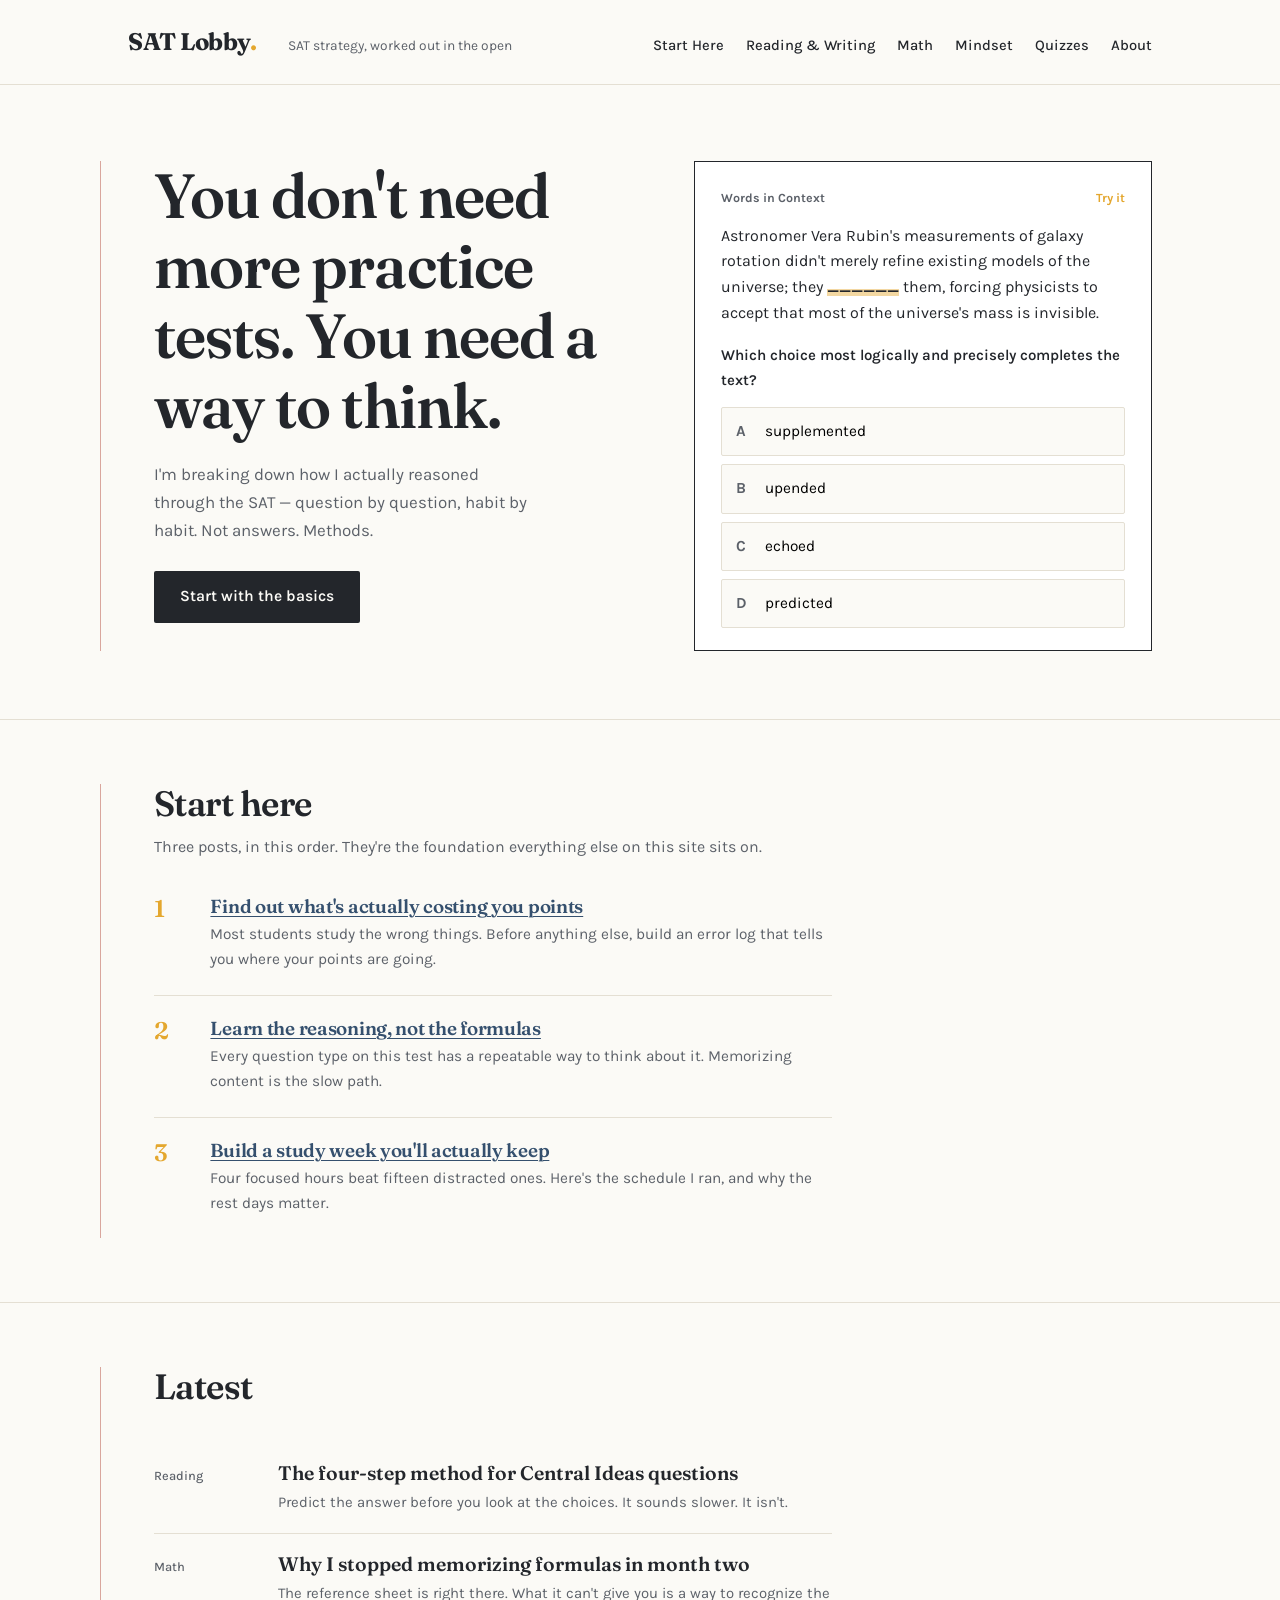
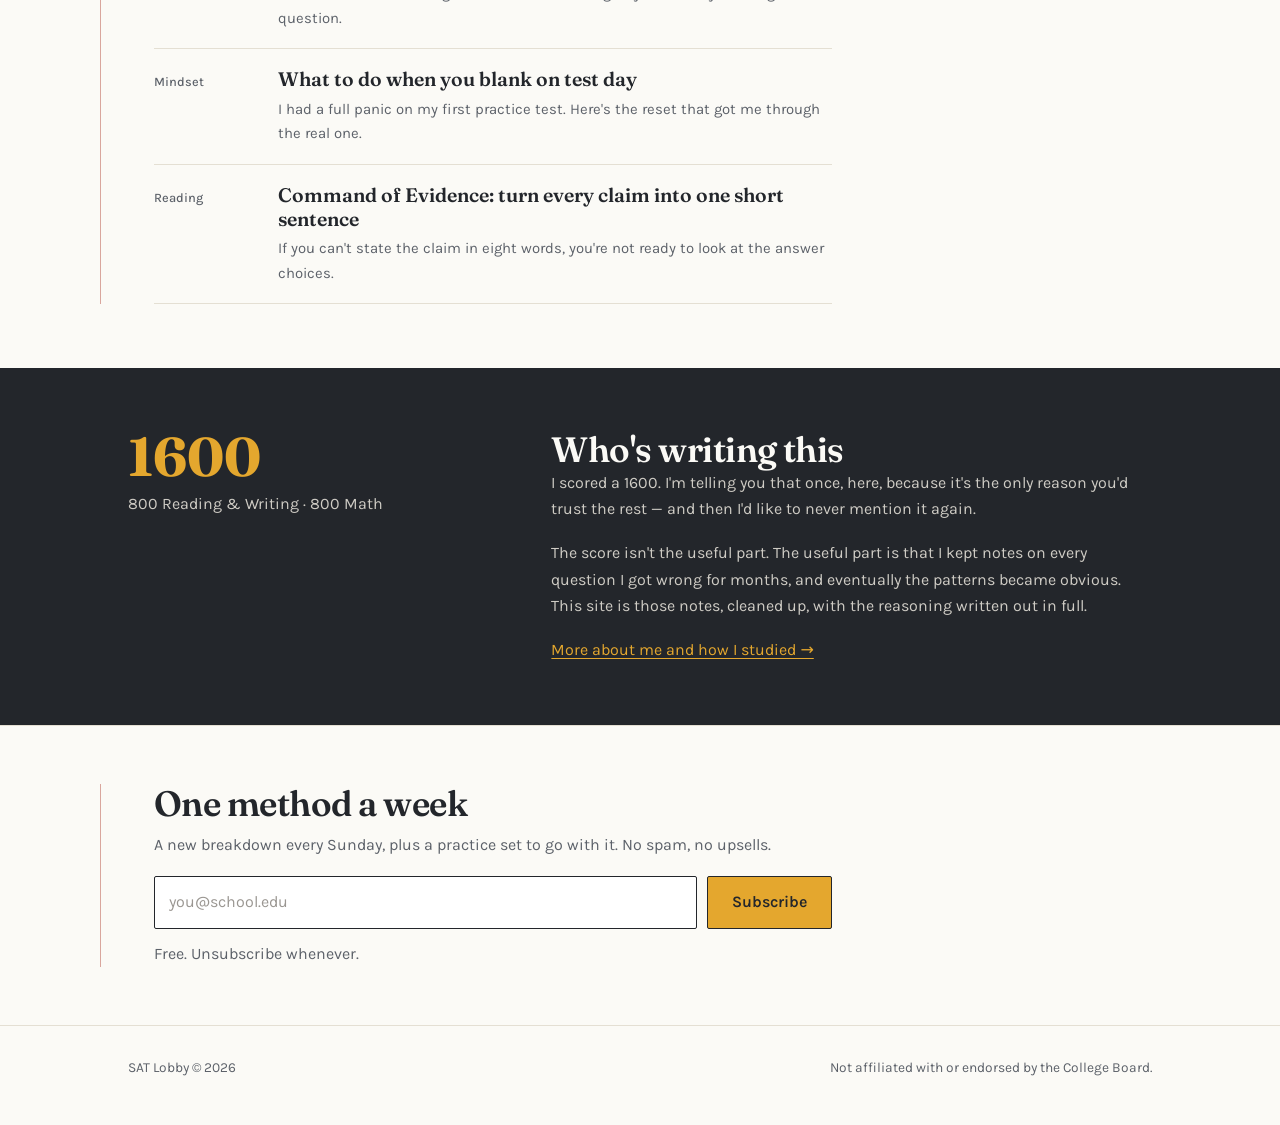
==== index.html @ fdd1cc62 "Add files via upload" ====
<!DOCTYPE html>
<html lang="en">
<head>
<meta charset="utf-8">
<meta name="viewport" content="width=device-width, initial-scale=1">
<title>SAT Lobby — SAT strategy, worked out in the open</title>
<meta name="description" content="How I actually reasoned through the SAT, question by question. Methods, study habits, and mindset — with interactive practice.">
<link rel="preconnect" href="https://fonts.googleapis.com">
<link rel="preconnect" href="https://fonts.gstatic.com" crossorigin>
<link href="https://fonts.googleapis.com/css2?family=Fraunces:opsz,wght@9..144,400;9..144,600;9..144,700&family=Karla:wght@400;500;600;700&display=swap" rel="stylesheet">
<style>
:root{
  --paper:#FBFAF6;
  --graphite:#23262B;
  --graphite-soft:#5C6169;
  --pencil:#E4A72E;
  --ink:#35506E;
  --rule:#E4DFD3;
  --margin-line:#D9A69D;
  --correct:#2E7350;
  --wrong:#B0432A;

  --display:"Fraunces",Georgia,serif;
  --body:"Karla",system-ui,-apple-system,sans-serif;

  --col:1080px;
  --read:64ch;
}

*{box-sizing:border-box}
html{-webkit-text-size-adjust:100%}
body{
  margin:0;
  background:var(--paper);
  color:var(--graphite);
  font-family:var(--body);
  font-size:18px;
  line-height:1.65;
  -webkit-font-smoothing:antialiased;
}
a{color:var(--ink);text-decoration-thickness:1px;text-underline-offset:3px}
a:hover{color:var(--graphite)}
:focus-visible{outline:2px solid var(--ink);outline-offset:3px;border-radius:2px}

.wrap{max-width:var(--col);margin:0 auto;padding:0 28px}

/* the notebook margin rule the site is named after */
.ruled{position:relative}
.ruled::before{
  content:"";
  position:absolute;
  top:0;bottom:0;left:0;
  width:1px;
  background:var(--margin-line);
}
@media (max-width:860px){ .ruled::before{display:none} }

h1,h2,h3{font-family:var(--display);font-weight:600;line-height:1.12;margin:0;letter-spacing:-0.015em}
h1{font-size:clamp(2.3rem,5.4vw,3.9rem)}
h2{font-size:clamp(1.6rem,3vw,2.2rem)}
h3{font-size:1.18rem;font-weight:600}
p{margin:0 0 1.1em}

/* ---------- header ---------- */
.masthead{border-bottom:1px solid var(--rule);background:var(--paper)}
.masthead-inner{display:flex;align-items:baseline;gap:32px;padding:22px 28px;max-width:var(--col);margin:0 auto;flex-wrap:wrap}
.wordmark{font-family:var(--display);font-size:1.5rem;font-weight:700;letter-spacing:-0.02em;text-decoration:none;color:var(--graphite);white-space:nowrap}
.wordmark span{color:var(--pencil)}
.tagline{font-size:.86rem;color:var(--graphite-soft);margin-right:auto}
.nav{display:flex;gap:22px;flex-wrap:wrap}
.nav a{font-size:.92rem;font-weight:500;color:var(--graphite);text-decoration:none;padding-bottom:2px;border-bottom:2px solid transparent}
.nav a:hover{border-bottom-color:var(--pencil)}
@media (max-width:700px){
  .tagline{width:100%;margin:0 0 4px}
  .nav{gap:16px}
}

/* ---------- hero ---------- */
.hero{padding:76px 0 68px}
.hero-grid{display:grid;grid-template-columns:1.05fr .95fr;gap:60px;align-items:start}
.hero-copy{max-width:none;padding-left:26px}
.hero-copy p{color:var(--graphite-soft);max-width:38ch;font-size:1.06rem}
.hero h1{margin-bottom:20px}
.hero-cta{display:inline-block;margin-top:8px;background:var(--graphite);color:var(--paper);font-weight:600;font-size:.98rem;padding:13px 26px;border-radius:2px;text-decoration:none}
.hero-cta:hover{background:var(--ink);color:var(--paper)}
@media (max-width:860px){
  .hero{padding:48px 0 44px}
  .hero-grid{grid-template-columns:1fr;gap:38px}
  .hero-copy{padding-left:0}
}

/* ---------- live question widget ---------- */
.q{border:1px solid var(--graphite);background:#fff;padding:26px 26px 22px}
.q-kicker{font-size:.78rem;font-weight:700;color:var(--graphite-soft);margin-bottom:14px;display:flex;justify-content:space-between;gap:12px}
.q-kicker em{font-style:normal;color:var(--pencil)}
.q-text{font-size:1rem;line-height:1.6;margin-bottom:18px}
.q-text b{font-weight:700;background:linear-gradient(transparent 62%,rgba(228,167,46,.45) 62%)}
.q-ask{font-size:.94rem;font-weight:600;margin-bottom:14px}
.q-opts{list-style:none;margin:0;padding:0;display:grid;gap:8px}
.q-opt{
  width:100%;text-align:left;font:inherit;font-size:.96rem;
  background:var(--paper);border:1px solid var(--rule);
  padding:11px 14px;cursor:pointer;display:flex;gap:12px;align-items:baseline;
  border-radius:2px;
}
.q-opt:hover:not(:disabled){border-color:var(--graphite)}
.q-opt:disabled{cursor:default}
.q-letter{font-weight:700;color:var(--graphite-soft);min-width:1.1em}
.q-opt.is-correct{border-color:var(--correct);background:rgba(46,115,80,.09)}
.q-opt.is-correct .q-letter{color:var(--correct)}
.q-opt.is-wrong{border-color:var(--wrong);background:rgba(176,67,42,.08)}
.q-opt.is-wrong .q-letter{color:var(--wrong)}

.q-reveal{
  margin-top:18px;padding-top:18px;border-top:1px dashed var(--rule);
  display:none;
}
.q-reveal.open{display:block;animation:unfold .32s ease-out}
@keyframes unfold{from{opacity:0;transform:translateY(-6px)}to{opacity:1;transform:none}}
.q-verdict{font-family:var(--display);font-size:1.1rem;font-weight:600;margin-bottom:8px}
.q-reveal p{font-size:.94rem;color:var(--graphite-soft);margin-bottom:.8em}
.q-reveal p:last-child{margin-bottom:0}
.q-reveal strong{color:var(--graphite)}
@media (prefers-reduced-motion:reduce){
  .q-reveal.open{animation:none}
  *{transition:none!important}
}

/* ---------- sections ---------- */
.band{border-top:1px solid var(--rule);padding:64px 0}
.band-head{padding-left:26px;margin-bottom:36px;max-width:var(--read)}
.band-head h2{margin-bottom:10px}
.band-head p{color:var(--graphite-soft);font-size:1rem;margin:0}
@media (max-width:860px){ .band-head{padding-left:0} .band{padding:46px 0} }

/* start here: a genuine sequence, so it's numbered */
.path{list-style:none;margin:0;padding:0 0 0 26px;max-width:var(--read)}
.path li{display:grid;grid-template-columns:2.4rem 1fr;gap:18px;padding:22px 0;border-top:1px solid var(--rule)}
.path li:first-child{border-top:none;padding-top:0}
.path-num{font-family:var(--display);font-size:1.5rem;font-weight:600;color:var(--pencil);line-height:1.1}
.path h3{margin-bottom:5px}
.path p{font-size:.96rem;color:var(--graphite-soft);margin:0}
@media (max-width:860px){ .path{padding-left:0} }

/* posts */
.posts{list-style:none;margin:0;padding:0 0 0 26px;max-width:var(--read)}
.posts li{padding:18px 0;border-bottom:1px solid var(--rule);display:grid;grid-template-columns:6.5rem 1fr;gap:20px;align-items:baseline}
.post-meta{font-size:.8rem;color:var(--graphite-soft);font-weight:500}
.post-title{font-family:var(--display);font-size:1.22rem;font-weight:600;text-decoration:none;color:var(--graphite);display:block;line-height:1.25}
.post-title:hover{color:var(--ink)}
.post-dek{font-size:.93rem;color:var(--graphite-soft);margin:5px 0 0}
@media (max-width:640px){
  .posts{padding-left:0}
  .posts li{grid-template-columns:1fr;gap:6px}
}

/* about */
.about{background:var(--graphite);color:var(--paper);padding:62px 0}
.about .wrap{display:grid;grid-template-columns:1fr 1.6fr;gap:48px;align-items:start}
.about h2{color:var(--paper)}
.about p{color:#CFCCC5;font-size:1rem}
.about p:last-child{margin-bottom:0}
.about a{color:var(--pencil)}
.score{font-family:var(--display);font-size:3.4rem;font-weight:700;line-height:1;color:var(--pencil)}
.score-note{font-size:.85rem;color:#A9A69F;margin-top:6px}
@media (max-width:860px){ .about .wrap{grid-template-columns:1fr;gap:24px} }

/* signup */
.signup{padding:58px 0;border-top:1px solid var(--rule)}
.signup-inner{padding-left:26px;max-width:var(--read)}
.signup h2{margin-bottom:8px}
.signup p{color:var(--graphite-soft);font-size:1rem}
.form{display:flex;gap:10px;flex-wrap:wrap;margin-top:18px}
.form input{
  flex:1 1 240px;font:inherit;font-size:1rem;padding:12px 14px;
  border:1px solid var(--graphite);background:#fff;color:var(--graphite);border-radius:2px;
}
.form input::placeholder{color:#9A9691}
.form button{
  font:inherit;font-weight:600;font-size:1rem;padding:12px 24px;cursor:pointer;
  background:var(--pencil);color:var(--graphite);border:1px solid var(--graphite);border-radius:2px;
}
.form button:hover{background:var(--graphite);color:var(--paper)}
.form-note{font-size:.84rem;color:var(--graphite-soft);margin:12px 0 0}
@media (max-width:860px){ .signup-inner{padding-left:0} }

/* footer */
footer{border-top:1px solid var(--rule);padding:30px 0 46px;font-size:.86rem;color:var(--graphite-soft)}
footer .wrap{display:flex;justify-content:space-between;gap:20px;flex-wrap:wrap}
footer a{color:var(--graphite-soft)}
</style>
</head>
<body>

<header class="masthead">
  <div class="masthead-inner">
    <a class="wordmark" href="/">SAT Lobby<span>.</span></a>
    <span class="tagline">SAT strategy, worked out in the open</span>
    <nav class="nav" aria-label="Main">
      <a href="/start">Start Here</a>
      <a href="/reading-writing">Reading &amp; Writing</a>
      <a href="/math">Math</a>
      <a href="/mindset">Mindset</a>
      <a href="/quizzes">Quizzes</a>
      <a href="/about">About</a>
    </nav>
  </div>
</header>

<main>

  <section class="hero">
    <div class="wrap ruled">
      <div class="hero-grid">
        <div class="hero-copy">
          <h1>You don't need more practice tests. You need a way to think.</h1>
          <p>I'm breaking down how I actually reasoned through the SAT — question by question, habit by habit. Not answers. Methods.</p>
          <a class="hero-cta" href="/start">Start with the basics</a>
        </div>

        <!-- live question -->
        <div class="q" id="hero-question">
          <div class="q-kicker">
            <span>Words in Context</span>
            <em>Try it</em>
          </div>
          <p class="q-text">Astronomer Vera Rubin's measurements of galaxy rotation didn't merely refine existing models of the universe; they <b>______</b> them, forcing physicists to accept that most of the universe's mass is invisible.</p>
          <p class="q-ask">Which choice most logically and precisely completes the text?</p>
          <ul class="q-opts" id="q-opts">
            <li><button class="q-opt" data-key="A"><span class="q-letter">A</span><span>supplemented</span></button></li>
            <li><button class="q-opt" data-key="B"><span class="q-letter">B</span><span>upended</span></button></li>
            <li><button class="q-opt" data-key="C"><span class="q-letter">C</span><span>echoed</span></button></li>
            <li><button class="q-opt" data-key="D"><span class="q-letter">D</span><span>predicted</span></button></li>
          </ul>
          <div class="q-reveal" id="q-reveal" role="status">
            <p class="q-verdict" id="q-verdict"></p>
            <p>The sentence sets up an escalation: <strong>not merely refine … but ______</strong>. So the blank has to be something bigger than refining.</p>
            <p>Then the second half restates it for you — physicists were <strong>forced to accept</strong> something entirely new. That's the context clue. <em>Upended</em> is the only choice stronger than "refine." <em>Supplemented</em> and <em>echoed</em> are weaker, and <em>predicted</em> changes the meaning altogether.</p>
            <p><a href="/reading-writing/words-in-context">Read the full method →</a></p>
          </div>
        </div>
      </div>
    </div>
  </section>

  <section class="band">
    <div class="wrap ruled">
      <div class="band-head">
        <h2>Start here</h2>
        <p>Three posts, in this order. They're the foundation everything else on this site sits on.</p>
      </div>
      <ol class="path">
        <li>
          <span class="path-num">1</span>
          <div>
            <h3><a href="/start/diagnose">Find out what's actually costing you points</a></h3>
            <p>Most students study the wrong things. Before anything else, build an error log that tells you where your points are going.</p>
          </div>
        </li>
        <li>
          <span class="path-num">2</span>
          <div>
            <h3><a href="/start/method">Learn the reasoning, not the formulas</a></h3>
            <p>Every question type on this test has a repeatable way to think about it. Memorizing content is the slow path.</p>
          </div>
        </li>
        <li>
          <span class="path-num">3</span>
          <div>
            <h3><a href="/start/schedule">Build a study week you'll actually keep</a></h3>
            <p>Four focused hours beat fifteen distracted ones. Here's the schedule I ran, and why the rest days matter.</p>
          </div>
        </li>
      </ol>
    </div>
  </section>

  <section class="band">
    <div class="wrap ruled">
      <div class="band-head">
        <h2>Latest</h2>
      </div>
      <ul class="posts">
        <li>
          <span class="post-meta">Reading</span>
          <div>
            <a class="post-title" href="#">The four-step method for Central Ideas questions</a>
            <p class="post-dek">Predict the answer before you look at the choices. It sounds slower. It isn't.</p>
          </div>
        </li>
        <li>
          <span class="post-meta">Math</span>
          <div>
            <a class="post-title" href="#">Why I stopped memorizing formulas in month two</a>
            <p class="post-dek">The reference sheet is right there. What it can't give you is a way to recognize the question.</p>
          </div>
        </li>
        <li>
          <span class="post-meta">Mindset</span>
          <div>
            <a class="post-title" href="#">What to do when you blank on test day</a>
            <p class="post-dek">I had a full panic on my first practice test. Here's the reset that got me through the real one.</p>
          </div>
        </li>
        <li>
          <span class="post-meta">Reading</span>
          <div>
            <a class="post-title" href="#">Command of Evidence: turn every claim into one short sentence</a>
            <p class="post-dek">If you can't state the claim in eight words, you're not ready to look at the answer choices.</p>
          </div>
        </li>
      </ul>
    </div>
  </section>

  <section class="about">
    <div class="wrap">
      <div>
        <div class="score">1600</div>
        <p class="score-note">800 Reading &amp; Writing · 800 Math</p>
      </div>
      <div>
        <h2>Who's writing this</h2>
        <p>I scored a 1600. I'm telling you that once, here, because it's the only reason you'd trust the rest — and then I'd like to never mention it again.</p>
        <p>The score isn't the useful part. The useful part is that I kept notes on every question I got wrong for months, and eventually the patterns became obvious. This site is those notes, cleaned up, with the reasoning written out in full.</p>
        <p><a href="/about">More about me and how I studied →</a></p>
      </div>
    </div>
  </section>

  <section class="signup">
    <div class="wrap ruled">
      <div class="signup-inner">
        <h2>One method a week</h2>
        <p>A new breakdown every Sunday, plus a practice set to go with it. No spam, no upsells.</p>
        <form class="form" id="signup-form">
          <label for="email" class="visually-hidden" style="position:absolute;width:1px;height:1px;overflow:hidden;clip:rect(0 0 0 0)">Email address</label>
          <input id="email" type="email" placeholder="you@school.edu" required>
          <button type="submit">Subscribe</button>
        </form>
        <p class="form-note" id="form-note">Free. Unsubscribe whenever.</p>
      </div>
    </div>
  </section>

</main>

<footer>
  <div class="wrap">
    <span>SAT Lobby © 2026</span>
    <span>Not affiliated with or endorsed by the College Board.</span>
  </div>
</footer>

<script>
(function(){
  var CORRECT = "B";
  var opts = document.querySelectorAll("#q-opts .q-opt");
  var reveal = document.getElementById("q-reveal");
  var verdict = document.getElementById("q-verdict");
  var answered = false;

  opts.forEach(function(btn){
    btn.addEventListener("click", function(){
      if (answered) return;
      answered = true;
      var picked = btn.dataset.key;

      opts.forEach(function(b){
        b.disabled = true;
        if (b.dataset.key === CORRECT) b.classList.add("is-correct");
      });
      if (picked !== CORRECT) btn.classList.add("is-wrong");

      verdict.textContent = picked === CORRECT
        ? "That's it — B, upended."
        : "Not this time. The answer is B, upended.";
      reveal.classList.add("open");
    });
  });

  var form = document.getElementById("signup-form");
  var note = document.getElementById("form-note");
  form.addEventListener("submit", function(e){
    e.preventDefault();
    note.textContent = "Subscribed. Check your inbox for the first method.";
    form.reset();
  });
})();
</script>

</body>
</html>
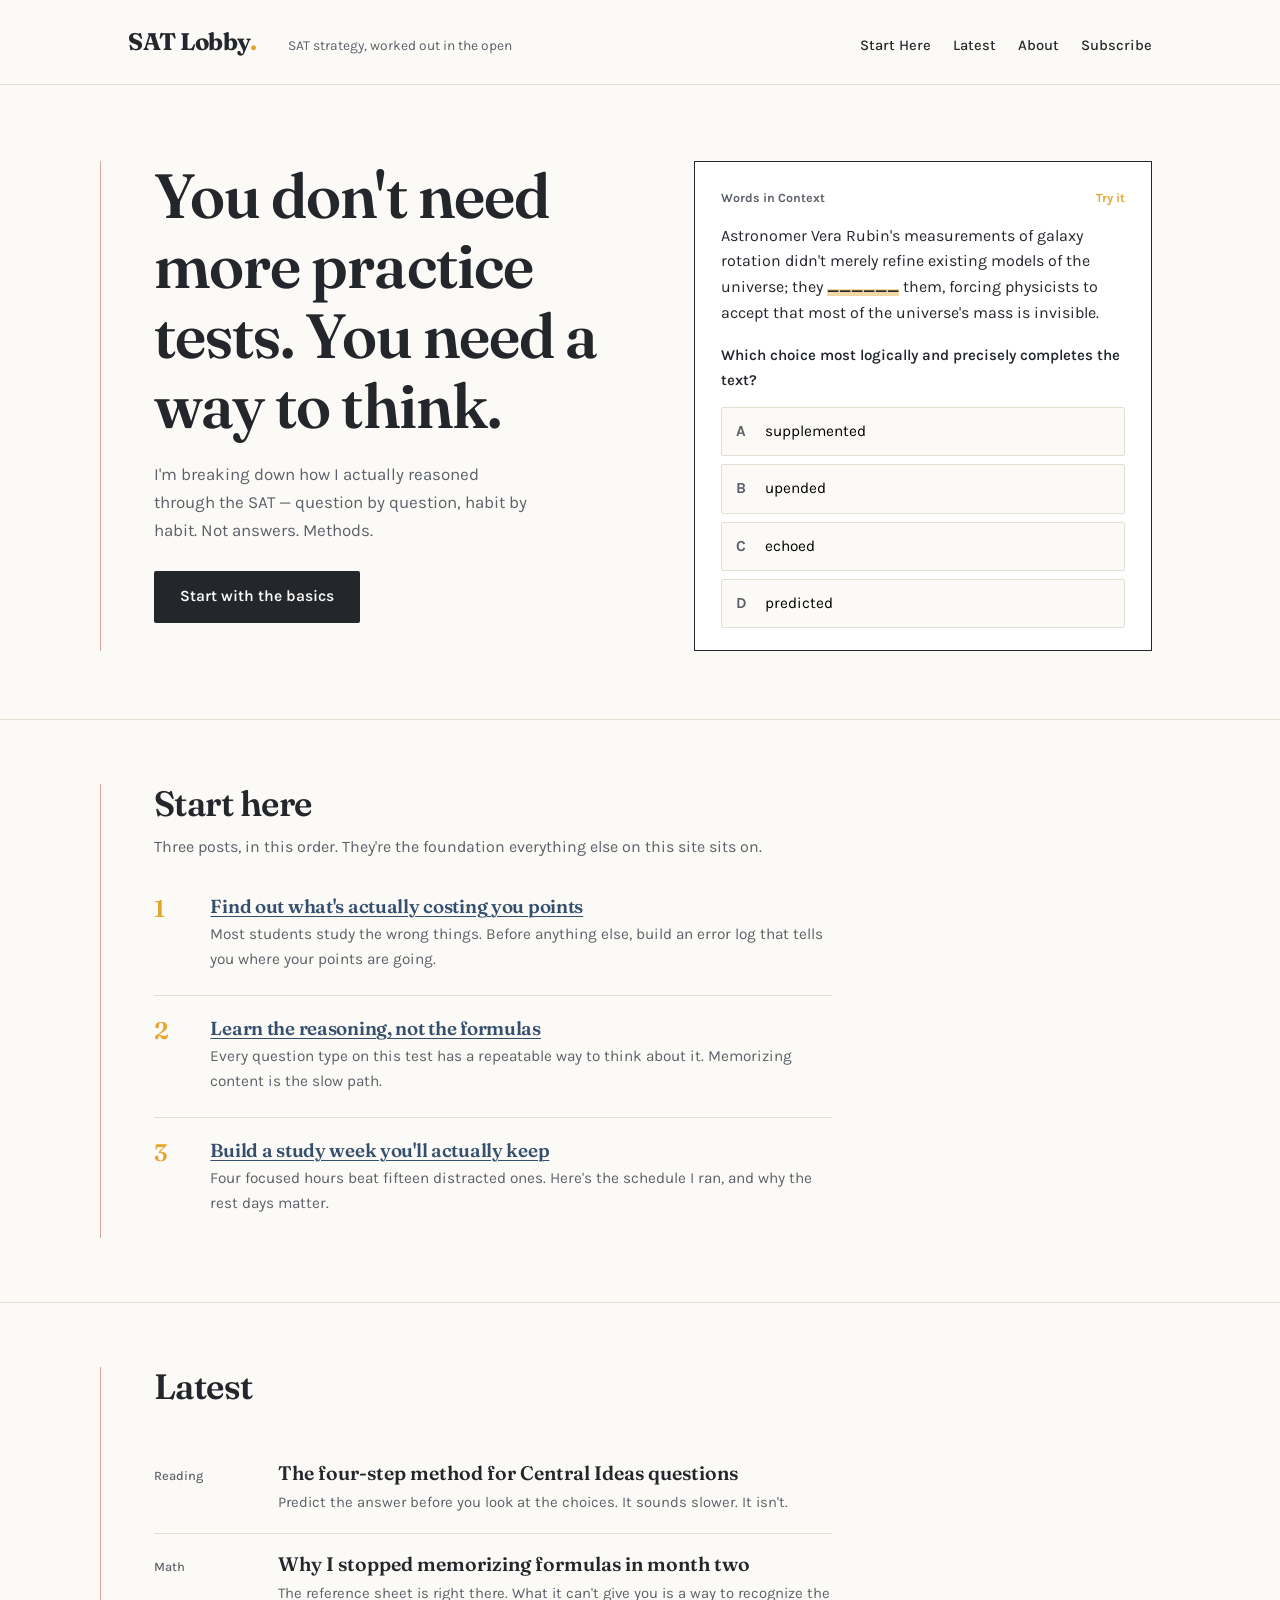
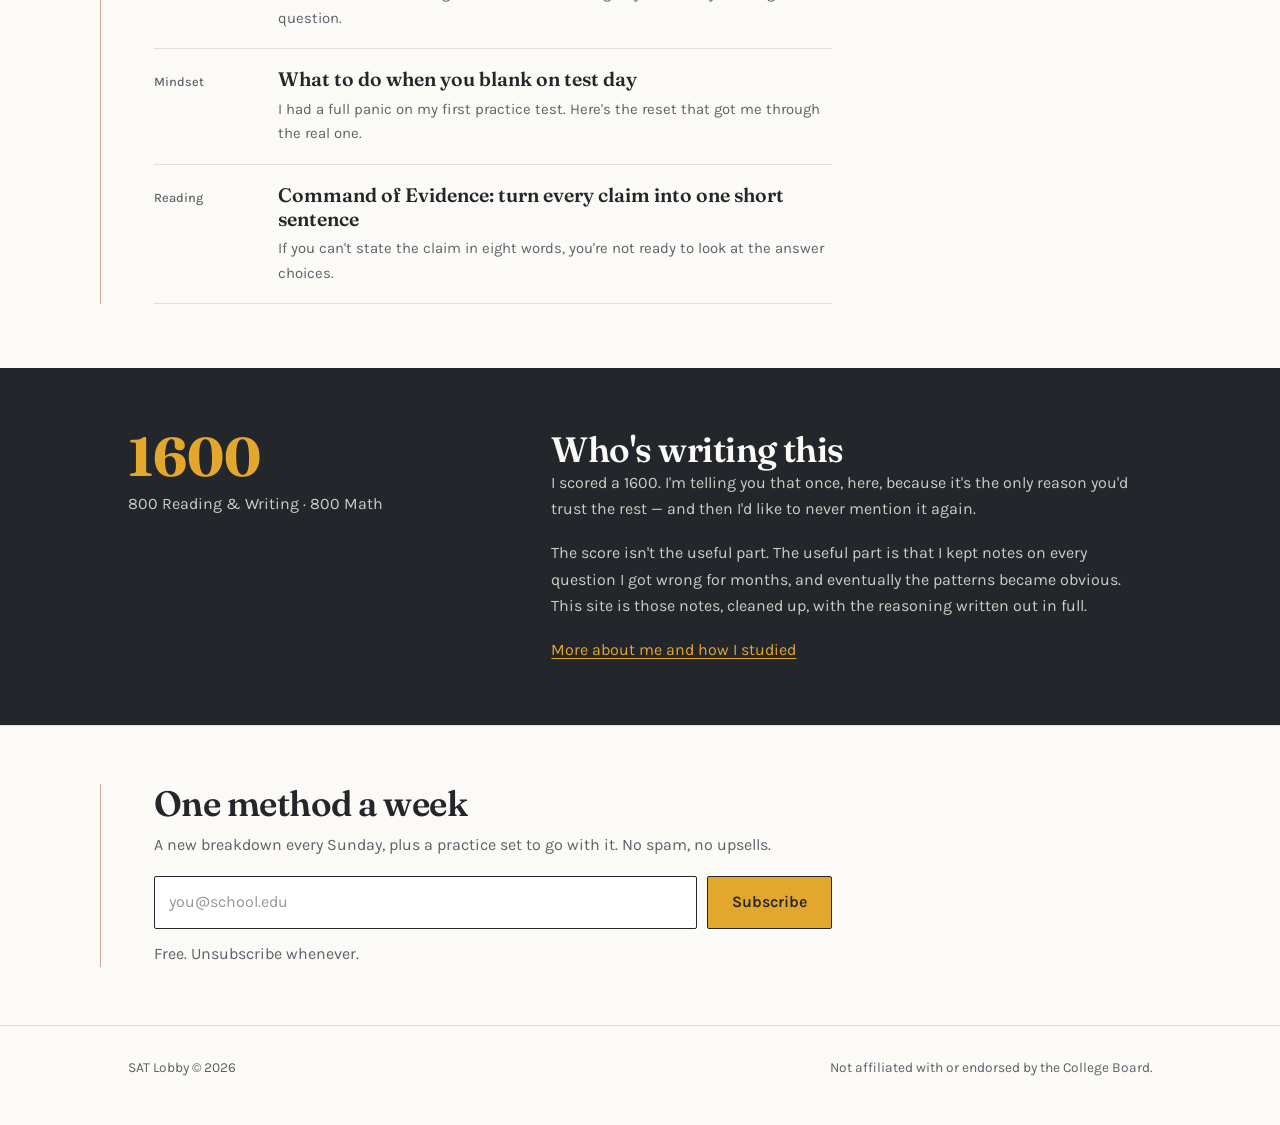
==== commit 1c495f39: "Add files via upload" ====
--- a/index.html
+++ b/index.html
@@ -8,187 +8,7 @@
 <link rel="preconnect" href="https://fonts.googleapis.com">
 <link rel="preconnect" href="https://fonts.gstatic.com" crossorigin>
 <link href="https://fonts.googleapis.com/css2?family=Fraunces:opsz,wght@9..144,400;9..144,600;9..144,700&family=Karla:wght@400;500;600;700&display=swap" rel="stylesheet">
-<style>
-:root{
-  --paper:#FBFAF6;
-  --graphite:#23262B;
-  --graphite-soft:#5C6169;
-  --pencil:#E4A72E;
-  --ink:#35506E;
-  --rule:#E4DFD3;
-  --margin-line:#D9A69D;
-  --correct:#2E7350;
-  --wrong:#B0432A;
-
-  --display:"Fraunces",Georgia,serif;
-  --body:"Karla",system-ui,-apple-system,sans-serif;
-
-  --col:1080px;
-  --read:64ch;
-}
-
-*{box-sizing:border-box}
-html{-webkit-text-size-adjust:100%}
-body{
-  margin:0;
-  background:var(--paper);
-  color:var(--graphite);
-  font-family:var(--body);
-  font-size:18px;
-  line-height:1.65;
-  -webkit-font-smoothing:antialiased;
-}
-a{color:var(--ink);text-decoration-thickness:1px;text-underline-offset:3px}
-a:hover{color:var(--graphite)}
-:focus-visible{outline:2px solid var(--ink);outline-offset:3px;border-radius:2px}
-
-.wrap{max-width:var(--col);margin:0 auto;padding:0 28px}
-
-/* the notebook margin rule the site is named after */
-.ruled{position:relative}
-.ruled::before{
-  content:"";
-  position:absolute;
-  top:0;bottom:0;left:0;
-  width:1px;
-  background:var(--margin-line);
-}
-@media (max-width:860px){ .ruled::before{display:none} }
-
-h1,h2,h3{font-family:var(--display);font-weight:600;line-height:1.12;margin:0;letter-spacing:-0.015em}
-h1{font-size:clamp(2.3rem,5.4vw,3.9rem)}
-h2{font-size:clamp(1.6rem,3vw,2.2rem)}
-h3{font-size:1.18rem;font-weight:600}
-p{margin:0 0 1.1em}
-
-/* ---------- header ---------- */
-.masthead{border-bottom:1px solid var(--rule);background:var(--paper)}
-.masthead-inner{display:flex;align-items:baseline;gap:32px;padding:22px 28px;max-width:var(--col);margin:0 auto;flex-wrap:wrap}
-.wordmark{font-family:var(--display);font-size:1.5rem;font-weight:700;letter-spacing:-0.02em;text-decoration:none;color:var(--graphite);white-space:nowrap}
-.wordmark span{color:var(--pencil)}
-.tagline{font-size:.86rem;color:var(--graphite-soft);margin-right:auto}
-.nav{display:flex;gap:22px;flex-wrap:wrap}
-.nav a{font-size:.92rem;font-weight:500;color:var(--graphite);text-decoration:none;padding-bottom:2px;border-bottom:2px solid transparent}
-.nav a:hover{border-bottom-color:var(--pencil)}
-@media (max-width:700px){
-  .tagline{width:100%;margin:0 0 4px}
-  .nav{gap:16px}
-}
-
-/* ---------- hero ---------- */
-.hero{padding:76px 0 68px}
-.hero-grid{display:grid;grid-template-columns:1.05fr .95fr;gap:60px;align-items:start}
-.hero-copy{max-width:none;padding-left:26px}
-.hero-copy p{color:var(--graphite-soft);max-width:38ch;font-size:1.06rem}
-.hero h1{margin-bottom:20px}
-.hero-cta{display:inline-block;margin-top:8px;background:var(--graphite);color:var(--paper);font-weight:600;font-size:.98rem;padding:13px 26px;border-radius:2px;text-decoration:none}
-.hero-cta:hover{background:var(--ink);color:var(--paper)}
-@media (max-width:860px){
-  .hero{padding:48px 0 44px}
-  .hero-grid{grid-template-columns:1fr;gap:38px}
-  .hero-copy{padding-left:0}
-}
-
-/* ---------- live question widget ---------- */
-.q{border:1px solid var(--graphite);background:#fff;padding:26px 26px 22px}
-.q-kicker{font-size:.78rem;font-weight:700;color:var(--graphite-soft);margin-bottom:14px;display:flex;justify-content:space-between;gap:12px}
-.q-kicker em{font-style:normal;color:var(--pencil)}
-.q-text{font-size:1rem;line-height:1.6;margin-bottom:18px}
-.q-text b{font-weight:700;background:linear-gradient(transparent 62%,rgba(228,167,46,.45) 62%)}
-.q-ask{font-size:.94rem;font-weight:600;margin-bottom:14px}
-.q-opts{list-style:none;margin:0;padding:0;display:grid;gap:8px}
-.q-opt{
-  width:100%;text-align:left;font:inherit;font-size:.96rem;
-  background:var(--paper);border:1px solid var(--rule);
-  padding:11px 14px;cursor:pointer;display:flex;gap:12px;align-items:baseline;
-  border-radius:2px;
-}
-.q-opt:hover:not(:disabled){border-color:var(--graphite)}
-.q-opt:disabled{cursor:default}
-.q-letter{font-weight:700;color:var(--graphite-soft);min-width:1.1em}
-.q-opt.is-correct{border-color:var(--correct);background:rgba(46,115,80,.09)}
-.q-opt.is-correct .q-letter{color:var(--correct)}
-.q-opt.is-wrong{border-color:var(--wrong);background:rgba(176,67,42,.08)}
-.q-opt.is-wrong .q-letter{color:var(--wrong)}
-
-.q-reveal{
-  margin-top:18px;padding-top:18px;border-top:1px dashed var(--rule);
-  display:none;
-}
-.q-reveal.open{display:block;animation:unfold .32s ease-out}
-@keyframes unfold{from{opacity:0;transform:translateY(-6px)}to{opacity:1;transform:none}}
-.q-verdict{font-family:var(--display);font-size:1.1rem;font-weight:600;margin-bottom:8px}
-.q-reveal p{font-size:.94rem;color:var(--graphite-soft);margin-bottom:.8em}
-.q-reveal p:last-child{margin-bottom:0}
-.q-reveal strong{color:var(--graphite)}
-@media (prefers-reduced-motion:reduce){
-  .q-reveal.open{animation:none}
-  *{transition:none!important}
-}
-
-/* ---------- sections ---------- */
-.band{border-top:1px solid var(--rule);padding:64px 0}
-.band-head{padding-left:26px;margin-bottom:36px;max-width:var(--read)}
-.band-head h2{margin-bottom:10px}
-.band-head p{color:var(--graphite-soft);font-size:1rem;margin:0}
-@media (max-width:860px){ .band-head{padding-left:0} .band{padding:46px 0} }
-
-/* start here: a genuine sequence, so it's numbered */
-.path{list-style:none;margin:0;padding:0 0 0 26px;max-width:var(--read)}
-.path li{display:grid;grid-template-columns:2.4rem 1fr;gap:18px;padding:22px 0;border-top:1px solid var(--rule)}
-.path li:first-child{border-top:none;padding-top:0}
-.path-num{font-family:var(--display);font-size:1.5rem;font-weight:600;color:var(--pencil);line-height:1.1}
-.path h3{margin-bottom:5px}
-.path p{font-size:.96rem;color:var(--graphite-soft);margin:0}
-@media (max-width:860px){ .path{padding-left:0} }
-
-/* posts */
-.posts{list-style:none;margin:0;padding:0 0 0 26px;max-width:var(--read)}
-.posts li{padding:18px 0;border-bottom:1px solid var(--rule);display:grid;grid-template-columns:6.5rem 1fr;gap:20px;align-items:baseline}
-.post-meta{font-size:.8rem;color:var(--graphite-soft);font-weight:500}
-.post-title{font-family:var(--display);font-size:1.22rem;font-weight:600;text-decoration:none;color:var(--graphite);display:block;line-height:1.25}
-.post-title:hover{color:var(--ink)}
-.post-dek{font-size:.93rem;color:var(--graphite-soft);margin:5px 0 0}
-@media (max-width:640px){
-  .posts{padding-left:0}
-  .posts li{grid-template-columns:1fr;gap:6px}
-}
-
-/* about */
-.about{background:var(--graphite);color:var(--paper);padding:62px 0}
-.about .wrap{display:grid;grid-template-columns:1fr 1.6fr;gap:48px;align-items:start}
-.about h2{color:var(--paper)}
-.about p{color:#CFCCC5;font-size:1rem}
-.about p:last-child{margin-bottom:0}
-.about a{color:var(--pencil)}
-.score{font-family:var(--display);font-size:3.4rem;font-weight:700;line-height:1;color:var(--pencil)}
-.score-note{font-size:.85rem;color:#A9A69F;margin-top:6px}
-@media (max-width:860px){ .about .wrap{grid-template-columns:1fr;gap:24px} }
-
-/* signup */
-.signup{padding:58px 0;border-top:1px solid var(--rule)}
-.signup-inner{padding-left:26px;max-width:var(--read)}
-.signup h2{margin-bottom:8px}
-.signup p{color:var(--graphite-soft);font-size:1rem}
-.form{display:flex;gap:10px;flex-wrap:wrap;margin-top:18px}
-.form input{
-  flex:1 1 240px;font:inherit;font-size:1rem;padding:12px 14px;
-  border:1px solid var(--graphite);background:#fff;color:var(--graphite);border-radius:2px;
-}
-.form input::placeholder{color:#9A9691}
-.form button{
-  font:inherit;font-weight:600;font-size:1rem;padding:12px 24px;cursor:pointer;
-  background:var(--pencil);color:var(--graphite);border:1px solid var(--graphite);border-radius:2px;
-}
-.form button:hover{background:var(--graphite);color:var(--paper)}
-.form-note{font-size:.84rem;color:var(--graphite-soft);margin:12px 0 0}
-@media (max-width:860px){ .signup-inner{padding-left:0} }
-
-/* footer */
-footer{border-top:1px solid var(--rule);padding:30px 0 46px;font-size:.86rem;color:var(--graphite-soft)}
-footer .wrap{display:flex;justify-content:space-between;gap:20px;flex-wrap:wrap}
-footer a{color:var(--graphite-soft)}
-</style>
+<link rel="stylesheet" href="/styles.css">
 </head>
 <body>
 
@@ -197,12 +17,10 @@
     <a class="wordmark" href="/">SAT Lobby<span>.</span></a>
     <span class="tagline">SAT strategy, worked out in the open</span>
     <nav class="nav" aria-label="Main">
-      <a href="/start">Start Here</a>
-      <a href="/reading-writing">Reading &amp; Writing</a>
-      <a href="/math">Math</a>
-      <a href="/mindset">Mindset</a>
-      <a href="/quizzes">Quizzes</a>
-      <a href="/about">About</a>
+      <a href="#start">Start Here</a>
+      <a href="#latest">Latest</a>
+      <a href="#about">About</a>
+      <a href="#subscribe">Subscribe</a>
     </nav>
   </div>
 </header>
@@ -215,10 +33,9 @@
         <div class="hero-copy">
           <h1>You don't need more practice tests. You need a way to think.</h1>
           <p>I'm breaking down how I actually reasoned through the SAT — question by question, habit by habit. Not answers. Methods.</p>
-          <a class="hero-cta" href="/start">Start with the basics</a>
+          <a class="hero-cta" href="#start">Start with the basics</a>
         </div>
 
-        <!-- live question -->
         <div class="q" id="hero-question">
           <div class="q-kicker">
             <span>Words in Context</span>
@@ -236,14 +53,14 @@
             <p class="q-verdict" id="q-verdict"></p>
             <p>The sentence sets up an escalation: <strong>not merely refine … but ______</strong>. So the blank has to be something bigger than refining.</p>
             <p>Then the second half restates it for you — physicists were <strong>forced to accept</strong> something entirely new. That's the context clue. <em>Upended</em> is the only choice stronger than "refine." <em>Supplemented</em> and <em>echoed</em> are weaker, and <em>predicted</em> changes the meaning altogether.</p>
-            <p><a href="/reading-writing/words-in-context">Read the full method →</a></p>
+            <p><a href="/soon.html">Read the full method</a></p>
           </div>
         </div>
       </div>
     </div>
   </section>
 
-  <section class="band">
+  <section class="band" id="start">
     <div class="wrap ruled">
       <div class="band-head">
         <h2>Start here</h2>
@@ -253,21 +70,21 @@
         <li>
           <span class="path-num">1</span>
           <div>
-            <h3><a href="/start/diagnose">Find out what's actually costing you points</a></h3>
+            <h3><a href="/soon.html">Find out what's actually costing you points</a></h3>
             <p>Most students study the wrong things. Before anything else, build an error log that tells you where your points are going.</p>
           </div>
         </li>
         <li>
           <span class="path-num">2</span>
           <div>
-            <h3><a href="/start/method">Learn the reasoning, not the formulas</a></h3>
+            <h3><a href="/soon.html">Learn the reasoning, not the formulas</a></h3>
             <p>Every question type on this test has a repeatable way to think about it. Memorizing content is the slow path.</p>
           </div>
         </li>
         <li>
           <span class="path-num">3</span>
           <div>
-            <h3><a href="/start/schedule">Build a study week you'll actually keep</a></h3>
+            <h3><a href="/soon.html">Build a study week you'll actually keep</a></h3>
             <p>Four focused hours beat fifteen distracted ones. Here's the schedule I ran, and why the rest days matter.</p>
           </div>
         </li>
@@ -275,7 +92,7 @@
     </div>
   </section>
 
-  <section class="band">
+  <section class="band" id="latest">
     <div class="wrap ruled">
       <div class="band-head">
         <h2>Latest</h2>
@@ -284,28 +101,28 @@
         <li>
           <span class="post-meta">Reading</span>
           <div>
-            <a class="post-title" href="#">The four-step method for Central Ideas questions</a>
+            <a class="post-title" href="/soon.html">The four-step method for Central Ideas questions</a>
             <p class="post-dek">Predict the answer before you look at the choices. It sounds slower. It isn't.</p>
           </div>
         </li>
         <li>
           <span class="post-meta">Math</span>
           <div>
-            <a class="post-title" href="#">Why I stopped memorizing formulas in month two</a>
+            <a class="post-title" href="/soon.html">Why I stopped memorizing formulas in month two</a>
             <p class="post-dek">The reference sheet is right there. What it can't give you is a way to recognize the question.</p>
           </div>
         </li>
         <li>
           <span class="post-meta">Mindset</span>
           <div>
-            <a class="post-title" href="#">What to do when you blank on test day</a>
+            <a class="post-title" href="/soon.html">What to do when you blank on test day</a>
             <p class="post-dek">I had a full panic on my first practice test. Here's the reset that got me through the real one.</p>
           </div>
         </li>
         <li>
           <span class="post-meta">Reading</span>
           <div>
-            <a class="post-title" href="#">Command of Evidence: turn every claim into one short sentence</a>
+            <a class="post-title" href="/soon.html">Command of Evidence: turn every claim into one short sentence</a>
             <p class="post-dek">If you can't state the claim in eight words, you're not ready to look at the answer choices.</p>
           </div>
         </li>
@@ -313,7 +130,7 @@
     </div>
   </section>
 
-  <section class="about">
+  <section class="about" id="about">
     <div class="wrap">
       <div>
         <div class="score">1600</div>
@@ -323,18 +140,18 @@
         <h2>Who's writing this</h2>
         <p>I scored a 1600. I'm telling you that once, here, because it's the only reason you'd trust the rest — and then I'd like to never mention it again.</p>
         <p>The score isn't the useful part. The useful part is that I kept notes on every question I got wrong for months, and eventually the patterns became obvious. This site is those notes, cleaned up, with the reasoning written out in full.</p>
-        <p><a href="/about">More about me and how I studied →</a></p>
-      </div>
-    </div>
-  </section>
-
-  <section class="signup">
+        <p><a href="/soon.html">More about me and how I studied</a></p>
+      </div>
+    </div>
+  </section>
+
+  <section class="signup" id="subscribe">
     <div class="wrap ruled">
       <div class="signup-inner">
         <h2>One method a week</h2>
         <p>A new breakdown every Sunday, plus a practice set to go with it. No spam, no upsells.</p>
         <form class="form" id="signup-form">
-          <label for="email" class="visually-hidden" style="position:absolute;width:1px;height:1px;overflow:hidden;clip:rect(0 0 0 0)">Email address</label>
+          <label for="email" style="position:absolute;width:1px;height:1px;overflow:hidden;clip:rect(0 0 0 0)">Email address</label>
           <input id="email" type="email" placeholder="you@school.edu" required>
           <button type="submit">Subscribe</button>
         </form>
--- a/styles.css
+++ b/styles.css
@@ -0,0 +1,185 @@
+:root{
+  --paper:#FBFAF6;
+  --graphite:#23262B;
+  --graphite-soft:#5C6169;
+  --pencil:#E4A72E;
+  --ink:#35506E;
+  --rule:#E4DFD3;
+  --margin-line:#D9A69D;
+  --correct:#2E7350;
+  --wrong:#B0432A;
+
+  --display:"Fraunces",Georgia,serif;
+  --body:"Karla",system-ui,-apple-system,sans-serif;
+
+  --col:1080px;
+  --read:64ch;
+}
+
+*{box-sizing:border-box}
+html{-webkit-text-size-adjust:100%;scroll-behavior:smooth}
+@media (prefers-reduced-motion:reduce){ html{scroll-behavior:auto} }
+
+body{
+  margin:0;
+  background:var(--paper);
+  color:var(--graphite);
+  font-family:var(--body);
+  font-size:18px;
+  line-height:1.65;
+  -webkit-font-smoothing:antialiased;
+}
+a{color:var(--ink);text-decoration-thickness:1px;text-underline-offset:3px}
+a:hover{color:var(--graphite)}
+:focus-visible{outline:2px solid var(--ink);outline-offset:3px;border-radius:2px}
+
+.wrap{max-width:var(--col);margin:0 auto;padding:0 28px}
+
+.ruled{position:relative}
+.ruled::before{
+  content:"";
+  position:absolute;
+  top:0;bottom:0;left:0;
+  width:1px;
+  background:var(--margin-line);
+}
+@media (max-width:860px){ .ruled::before{display:none} }
+
+h1,h2,h3{font-family:var(--display);font-weight:600;line-height:1.12;margin:0;letter-spacing:-0.015em}
+h1{font-size:clamp(2.3rem,5.4vw,3.9rem)}
+h2{font-size:clamp(1.6rem,3vw,2.2rem)}
+h3{font-size:1.18rem;font-weight:600}
+p{margin:0 0 1.1em}
+
+/* ---------- header ---------- */
+.masthead{border-bottom:1px solid var(--rule);background:var(--paper)}
+.masthead-inner{display:flex;align-items:baseline;gap:32px;padding:22px 28px;max-width:var(--col);margin:0 auto;flex-wrap:wrap}
+.wordmark{font-family:var(--display);font-size:1.5rem;font-weight:700;letter-spacing:-0.02em;text-decoration:none;color:var(--graphite);white-space:nowrap}
+.wordmark span{color:var(--pencil)}
+.tagline{font-size:.86rem;color:var(--graphite-soft);margin-right:auto}
+.nav{display:flex;gap:22px;flex-wrap:wrap}
+.nav a{font-size:.92rem;font-weight:500;color:var(--graphite);text-decoration:none;padding-bottom:2px;border-bottom:2px solid transparent}
+.nav a:hover{border-bottom-color:var(--pencil)}
+@media (max-width:700px){
+  .tagline{width:100%;margin:0 0 4px}
+  .nav{gap:16px}
+}
+
+/* ---------- hero ---------- */
+.hero{padding:76px 0 68px}
+.hero-grid{display:grid;grid-template-columns:1.05fr .95fr;gap:60px;align-items:start}
+.hero-copy{padding-left:26px}
+.hero-copy p{color:var(--graphite-soft);max-width:38ch;font-size:1.06rem}
+.hero h1{margin-bottom:20px}
+.hero-cta{display:inline-block;margin-top:8px;background:var(--graphite);color:var(--paper);font-weight:600;font-size:.98rem;padding:13px 26px;border-radius:2px;text-decoration:none}
+.hero-cta:hover{background:var(--ink);color:var(--paper)}
+@media (max-width:860px){
+  .hero{padding:48px 0 44px}
+  .hero-grid{grid-template-columns:1fr;gap:38px}
+  .hero-copy{padding-left:0}
+}
+
+/* ---------- live question widget ---------- */
+.q{border:1px solid var(--graphite);background:#fff;padding:26px 26px 22px}
+.q-kicker{font-size:.78rem;font-weight:700;color:var(--graphite-soft);margin-bottom:14px;display:flex;justify-content:space-between;gap:12px}
+.q-kicker em{font-style:normal;color:var(--pencil)}
+.q-text{font-size:1rem;line-height:1.6;margin-bottom:18px}
+.q-text b{font-weight:700;background:linear-gradient(transparent 62%,rgba(228,167,46,.45) 62%)}
+.q-ask{font-size:.94rem;font-weight:600;margin-bottom:14px}
+.q-opts{list-style:none;margin:0;padding:0;display:grid;gap:8px}
+.q-opt{
+  width:100%;text-align:left;font:inherit;font-size:.96rem;
+  background:var(--paper);border:1px solid var(--rule);
+  padding:11px 14px;cursor:pointer;display:flex;gap:12px;align-items:baseline;
+  border-radius:2px;
+}
+.q-opt:hover:not(:disabled){border-color:var(--graphite)}
+.q-opt:disabled{cursor:default}
+.q-letter{font-weight:700;color:var(--graphite-soft);min-width:1.1em}
+.q-opt.is-correct{border-color:var(--correct);background:rgba(46,115,80,.09)}
+.q-opt.is-correct .q-letter{color:var(--correct)}
+.q-opt.is-wrong{border-color:var(--wrong);background:rgba(176,67,42,.08)}
+.q-opt.is-wrong .q-letter{color:var(--wrong)}
+
+.q-reveal{margin-top:18px;padding-top:18px;border-top:1px dashed var(--rule);display:none}
+.q-reveal.open{display:block;animation:unfold .32s ease-out}
+@keyframes unfold{from{opacity:0;transform:translateY(-6px)}to{opacity:1;transform:none}}
+.q-verdict{font-family:var(--display);font-size:1.1rem;font-weight:600;margin-bottom:8px}
+.q-reveal p{font-size:.94rem;color:var(--graphite-soft);margin-bottom:.8em}
+.q-reveal p:last-child{margin-bottom:0}
+.q-reveal strong{color:var(--graphite)}
+@media (prefers-reduced-motion:reduce){
+  .q-reveal.open{animation:none}
+}
+
+/* ---------- sections ---------- */
+.band{border-top:1px solid var(--rule);padding:64px 0}
+.band-head{padding-left:26px;margin-bottom:36px;max-width:var(--read)}
+.band-head h2{margin-bottom:10px}
+.band-head p{color:var(--graphite-soft);font-size:1rem;margin:0}
+@media (max-width:860px){ .band-head{padding-left:0} .band{padding:46px 0} }
+
+.path{list-style:none;margin:0;padding:0 0 0 26px;max-width:var(--read)}
+.path li{display:grid;grid-template-columns:2.4rem 1fr;gap:18px;padding:22px 0;border-top:1px solid var(--rule)}
+.path li:first-child{border-top:none;padding-top:0}
+.path-num{font-family:var(--display);font-size:1.5rem;font-weight:600;color:var(--pencil);line-height:1.1}
+.path h3{margin-bottom:5px}
+.path p{font-size:.96rem;color:var(--graphite-soft);margin:0}
+@media (max-width:860px){ .path{padding-left:0} }
+
+.posts{list-style:none;margin:0;padding:0 0 0 26px;max-width:var(--read)}
+.posts li{padding:18px 0;border-bottom:1px solid var(--rule);display:grid;grid-template-columns:6.5rem 1fr;gap:20px;align-items:baseline}
+.post-meta{font-size:.8rem;color:var(--graphite-soft);font-weight:500}
+.post-title{font-family:var(--display);font-size:1.22rem;font-weight:600;text-decoration:none;color:var(--graphite);display:block;line-height:1.25}
+.post-title:hover{color:var(--ink)}
+.post-dek{font-size:.93rem;color:var(--graphite-soft);margin:5px 0 0}
+@media (max-width:640px){
+  .posts{padding-left:0}
+  .posts li{grid-template-columns:1fr;gap:6px}
+}
+
+/* ---------- about ---------- */
+.about{background:var(--graphite);color:var(--paper);padding:62px 0}
+.about .wrap{display:grid;grid-template-columns:1fr 1.6fr;gap:48px;align-items:start}
+.about h2{color:var(--paper)}
+.about p{color:#CFCCC5;font-size:1rem}
+.about p:last-child{margin-bottom:0}
+.about a{color:var(--pencil)}
+.score{font-family:var(--display);font-size:3.4rem;font-weight:700;line-height:1;color:var(--pencil)}
+.score-note{font-size:.85rem;color:#A9A69F;margin-top:6px}
+@media (max-width:860px){ .about .wrap{grid-template-columns:1fr;gap:24px} }
+
+/* ---------- signup ---------- */
+.signup{padding:58px 0;border-top:1px solid var(--rule)}
+.signup-inner{padding-left:26px;max-width:var(--read)}
+.signup h2{margin-bottom:8px}
+.signup p{color:var(--graphite-soft);font-size:1rem}
+.form{display:flex;gap:10px;flex-wrap:wrap;margin-top:18px}
+.form input{
+  flex:1 1 240px;font:inherit;font-size:1rem;padding:12px 14px;
+  border:1px solid var(--graphite);background:#fff;color:var(--graphite);border-radius:2px;
+}
+.form input::placeholder{color:#9A9691}
+.form button{
+  font:inherit;font-weight:600;font-size:1rem;padding:12px 24px;cursor:pointer;
+  background:var(--pencil);color:var(--graphite);border:1px solid var(--graphite);border-radius:2px;
+}
+.form button:hover{background:var(--graphite);color:var(--paper)}
+.form-note{font-size:.84rem;color:var(--graphite-soft);margin:12px 0 0}
+@media (max-width:860px){ .signup-inner{padding-left:0} }
+
+/* ---------- simple inner pages ---------- */
+.page{padding:84px 0 90px}
+.page-inner{padding-left:26px;max-width:var(--read)}
+.page h1{font-size:clamp(2rem,4.4vw,3.1rem);margin-bottom:18px}
+.page p{color:var(--graphite-soft);font-size:1.04rem}
+.page ul{color:var(--graphite-soft);font-size:1rem;padding-left:1.1em;margin:0 0 1.4em}
+.page li{margin-bottom:.5em}
+.page strong{color:var(--graphite)}
+.back{display:inline-block;margin-top:10px;font-weight:600;font-size:.98rem}
+@media (max-width:860px){ .page{padding:56px 0 64px} .page-inner{padding-left:0} }
+
+/* ---------- footer ---------- */
+footer{border-top:1px solid var(--rule);padding:30px 0 46px;font-size:.86rem;color:var(--graphite-soft)}
+footer .wrap{display:flex;justify-content:space-between;gap:20px;flex-wrap:wrap}
+footer a{color:var(--graphite-soft)}
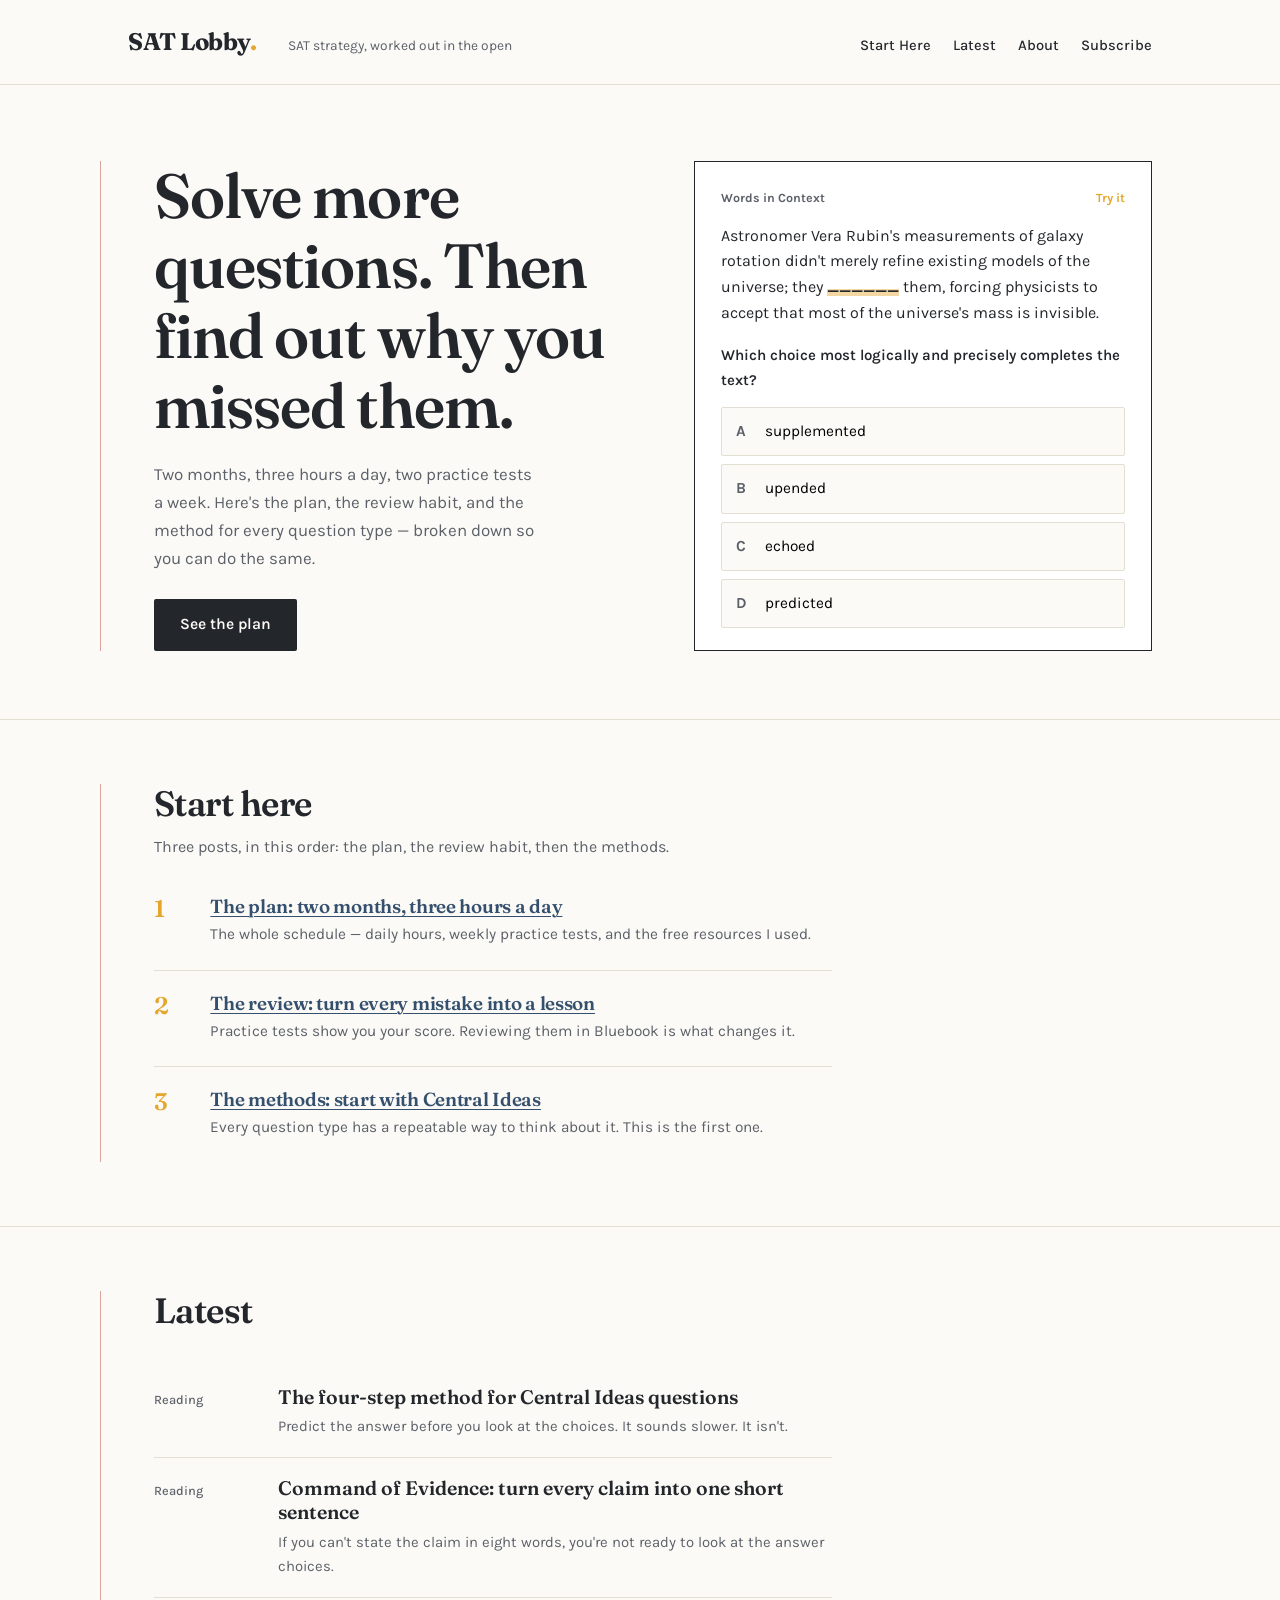
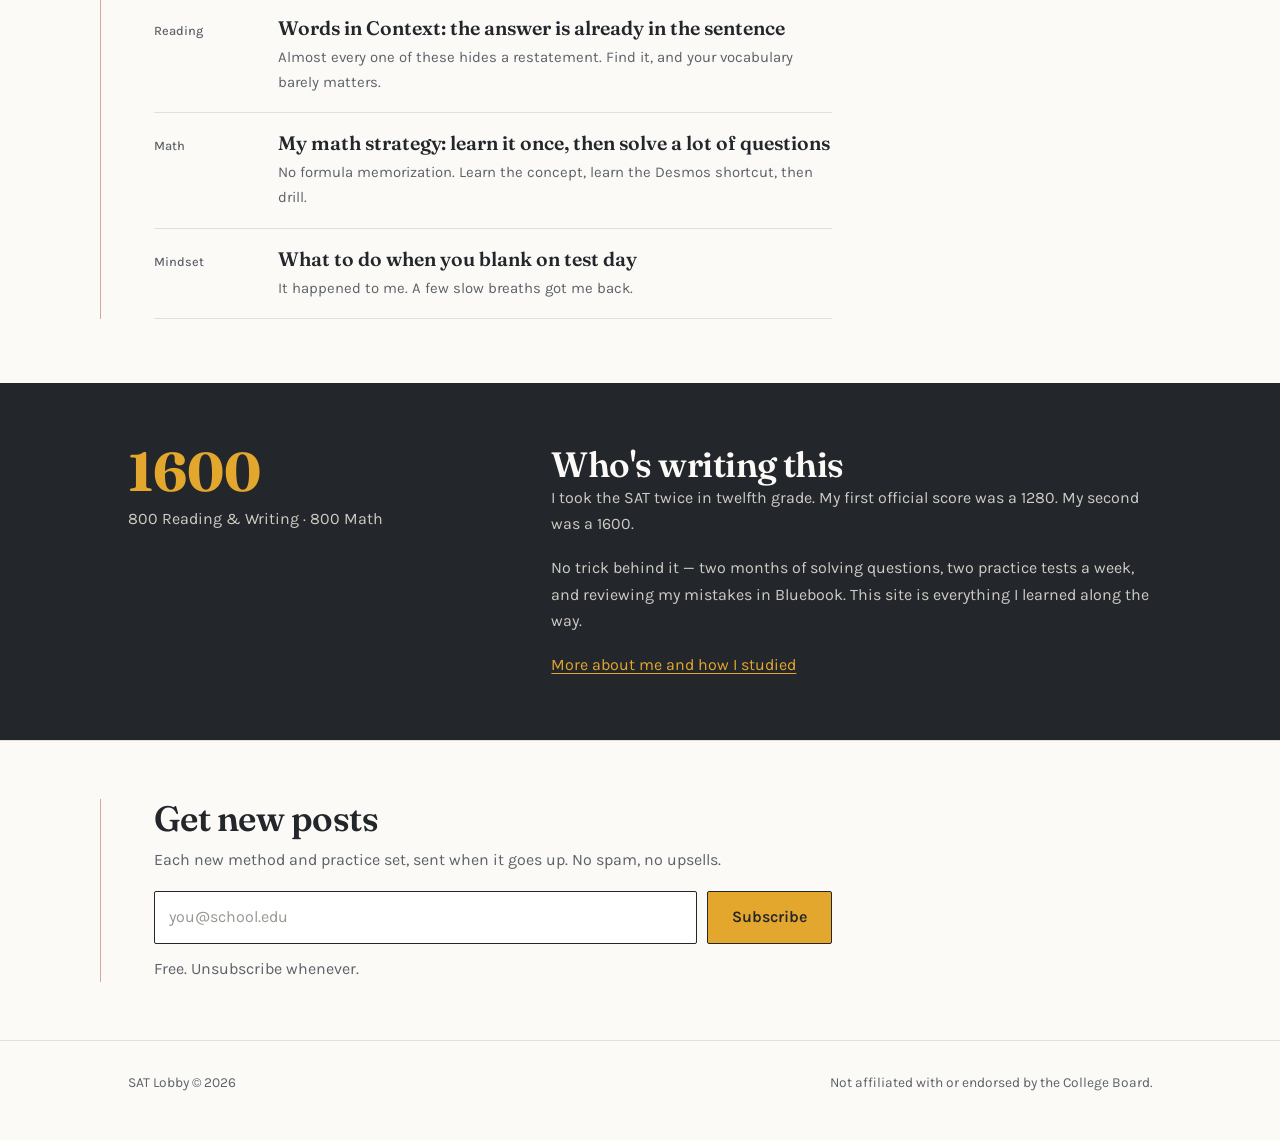
==== commit 554a0f24: "Add files via upload" ====
--- a/index.html
+++ b/index.html
@@ -31,29 +31,29 @@
     <div class="wrap ruled">
       <div class="hero-grid">
         <div class="hero-copy">
-          <h1>You don't need more practice tests. You need a way to think.</h1>
-          <p>I'm breaking down how I actually reasoned through the SAT — question by question, habit by habit. Not answers. Methods.</p>
-          <a class="hero-cta" href="#start">Start with the basics</a>
+          <h1>Solve more questions. Then find out why you missed them.</h1>
+          <p>Two months, three hours a day, two practice tests a week. Here's the plan, the review habit, and the method for every question type — broken down so you can do the same.</p>
+          <a class="hero-cta" href="/study-plan.html">See the plan</a>
         </div>
 
-        <div class="q" id="hero-question">
+        <div class="q" data-answer="B">
           <div class="q-kicker">
             <span>Words in Context</span>
             <em>Try it</em>
           </div>
           <p class="q-text">Astronomer Vera Rubin's measurements of galaxy rotation didn't merely refine existing models of the universe; they <b>______</b> them, forcing physicists to accept that most of the universe's mass is invisible.</p>
           <p class="q-ask">Which choice most logically and precisely completes the text?</p>
-          <ul class="q-opts" id="q-opts">
+          <ul class="q-opts">
             <li><button class="q-opt" data-key="A"><span class="q-letter">A</span><span>supplemented</span></button></li>
             <li><button class="q-opt" data-key="B"><span class="q-letter">B</span><span>upended</span></button></li>
             <li><button class="q-opt" data-key="C"><span class="q-letter">C</span><span>echoed</span></button></li>
             <li><button class="q-opt" data-key="D"><span class="q-letter">D</span><span>predicted</span></button></li>
           </ul>
-          <div class="q-reveal" id="q-reveal" role="status">
-            <p class="q-verdict" id="q-verdict"></p>
+          <div class="q-reveal" role="status">
+            <p class="q-verdict"></p>
             <p>The sentence sets up an escalation: <strong>not merely refine … but ______</strong>. So the blank has to be something bigger than refining.</p>
             <p>Then the second half restates it for you — physicists were <strong>forced to accept</strong> something entirely new. That's the context clue. <em>Upended</em> is the only choice stronger than "refine." <em>Supplemented</em> and <em>echoed</em> are weaker, and <em>predicted</em> changes the meaning altogether.</p>
-            <p><a href="/soon.html">Read the full method</a></p>
+            <p><a href="/words-in-context.html">Read the full method</a></p>
           </div>
         </div>
       </div>
@@ -64,28 +64,28 @@
     <div class="wrap ruled">
       <div class="band-head">
         <h2>Start here</h2>
-        <p>Three posts, in this order. They're the foundation everything else on this site sits on.</p>
+        <p>Three posts, in this order: the plan, the review habit, then the methods.</p>
       </div>
       <ol class="path">
         <li>
           <span class="path-num">1</span>
           <div>
-            <h3><a href="/soon.html">Find out what's actually costing you points</a></h3>
-            <p>Most students study the wrong things. Before anything else, build an error log that tells you where your points are going.</p>
+            <h3><a href="/study-plan.html">The plan: two months, three hours a day</a></h3>
+            <p>The whole schedule — daily hours, weekly practice tests, and the free resources I used.</p>
           </div>
         </li>
         <li>
           <span class="path-num">2</span>
           <div>
-            <h3><a href="/soon.html">Learn the reasoning, not the formulas</a></h3>
-            <p>Every question type on this test has a repeatable way to think about it. Memorizing content is the slow path.</p>
+            <h3><a href="/bluebook-review.html">The review: turn every mistake into a lesson</a></h3>
+            <p>Practice tests show you your score. Reviewing them in Bluebook is what changes it.</p>
           </div>
         </li>
         <li>
           <span class="path-num">3</span>
           <div>
-            <h3><a href="/soon.html">Build a study week you'll actually keep</a></h3>
-            <p>Four focused hours beat fifteen distracted ones. Here's the schedule I ran, and why the rest days matter.</p>
+            <h3><a href="/central-ideas.html">The methods: start with Central Ideas</a></h3>
+            <p>Every question type has a repeatable way to think about it. This is the first one.</p>
           </div>
         </li>
       </ol>
@@ -101,29 +101,36 @@
         <li>
           <span class="post-meta">Reading</span>
           <div>
-            <a class="post-title" href="/soon.html">The four-step method for Central Ideas questions</a>
+            <a class="post-title" href="/central-ideas.html">The four-step method for Central Ideas questions</a>
             <p class="post-dek">Predict the answer before you look at the choices. It sounds slower. It isn't.</p>
+          </div>
+        </li>
+        <li>
+          <span class="post-meta">Reading</span>
+          <div>
+            <a class="post-title" href="/command-of-evidence.html">Command of Evidence: turn every claim into one short sentence</a>
+            <p class="post-dek">If you can't state the claim in eight words, you're not ready to look at the answer choices.</p>
+          </div>
+        </li>
+        <li>
+          <span class="post-meta">Reading</span>
+          <div>
+            <a class="post-title" href="/words-in-context.html">Words in Context: the answer is already in the sentence</a>
+            <p class="post-dek">Almost every one of these hides a restatement. Find it, and your vocabulary barely matters.</p>
           </div>
         </li>
         <li>
           <span class="post-meta">Math</span>
           <div>
-            <a class="post-title" href="/soon.html">Why I stopped memorizing formulas in month two</a>
-            <p class="post-dek">The reference sheet is right there. What it can't give you is a way to recognize the question.</p>
+            <a class="post-title" href="/math-strategy.html">My math strategy: learn it once, then solve a lot of questions</a>
+            <p class="post-dek">No formula memorization. Learn the concept, learn the Desmos shortcut, then drill.</p>
           </div>
         </li>
         <li>
           <span class="post-meta">Mindset</span>
           <div>
-            <a class="post-title" href="/soon.html">What to do when you blank on test day</a>
-            <p class="post-dek">I had a full panic on my first practice test. Here's the reset that got me through the real one.</p>
-          </div>
-        </li>
-        <li>
-          <span class="post-meta">Reading</span>
-          <div>
-            <a class="post-title" href="/soon.html">Command of Evidence: turn every claim into one short sentence</a>
-            <p class="post-dek">If you can't state the claim in eight words, you're not ready to look at the answer choices.</p>
+            <a class="post-title" href="/test-day.html">What to do when you blank on test day</a>
+            <p class="post-dek">It happened to me. A few slow breaths got me back.</p>
           </div>
         </li>
       </ul>
@@ -138,9 +145,9 @@
       </div>
       <div>
         <h2>Who's writing this</h2>
-        <p>I scored a 1600. I'm telling you that once, here, because it's the only reason you'd trust the rest — and then I'd like to never mention it again.</p>
-        <p>The score isn't the useful part. The useful part is that I kept notes on every question I got wrong for months, and eventually the patterns became obvious. This site is those notes, cleaned up, with the reasoning written out in full.</p>
-        <p><a href="/soon.html">More about me and how I studied</a></p>
+        <p>I took the SAT twice in twelfth grade. My first official score was a 1280. My second was a 1600.</p>
+        <p>No trick behind it — two months of solving questions, two practice tests a week, and reviewing my mistakes in Bluebook. This site is everything I learned along the way.</p>
+        <p><a href="/about.html">More about me and how I studied</a></p>
       </div>
     </div>
   </section>
@@ -148,8 +155,8 @@
   <section class="signup" id="subscribe">
     <div class="wrap ruled">
       <div class="signup-inner">
-        <h2>One method a week</h2>
-        <p>A new breakdown every Sunday, plus a practice set to go with it. No spam, no upsells.</p>
+        <h2>Get new posts</h2>
+        <p>Each new method and practice set, sent when it goes up. No spam, no upsells.</p>
         <form class="form" id="signup-form">
           <label for="email" style="position:absolute;width:1px;height:1px;overflow:hidden;clip:rect(0 0 0 0)">Email address</label>
           <input id="email" type="email" placeholder="you@school.edu" required>
@@ -169,33 +176,9 @@
   </div>
 </footer>
 
+<script src="/quiz.js" defer></script>
 <script>
 (function(){
-  var CORRECT = "B";
-  var opts = document.querySelectorAll("#q-opts .q-opt");
-  var reveal = document.getElementById("q-reveal");
-  var verdict = document.getElementById("q-verdict");
-  var answered = false;
-
-  opts.forEach(function(btn){
-    btn.addEventListener("click", function(){
-      if (answered) return;
-      answered = true;
-      var picked = btn.dataset.key;
-
-      opts.forEach(function(b){
-        b.disabled = true;
-        if (b.dataset.key === CORRECT) b.classList.add("is-correct");
-      });
-      if (picked !== CORRECT) btn.classList.add("is-wrong");
-
-      verdict.textContent = picked === CORRECT
-        ? "That's it — B, upended."
-        : "Not this time. The answer is B, upended.";
-      reveal.classList.add("open");
-    });
-  });
-
   var form = document.getElementById("signup-form");
   var note = document.getElementById("form-note");
   form.addEventListener("submit", function(e){
--- a/styles.css
+++ b/styles.css
@@ -183,3 +183,42 @@
 footer{border-top:1px solid var(--rule);padding:30px 0 46px;font-size:.86rem;color:var(--graphite-soft)}
 footer .wrap{display:flex;justify-content:space-between;gap:20px;flex-wrap:wrap}
 footer a{color:var(--graphite-soft)}
+
+/* ---------- posts ---------- */
+.post-head{padding:72px 0 40px}
+.post-head-inner{padding-left:26px;max-width:var(--read)}
+.post-kicker{font-size:.8rem;font-weight:700;color:var(--graphite-soft);margin-bottom:16px}
+.post-head h1{font-size:clamp(2rem,4.6vw,3.2rem);margin-bottom:16px}
+.post-head .dek{font-size:1.14rem;color:var(--graphite-soft);margin:0 0 14px}
+.post-readtime{font-size:.84rem;color:var(--graphite-soft)}
+
+.prose{padding:0 0 56px 26px;max-width:var(--read)}
+.prose h2{font-size:clamp(1.4rem,2.6vw,1.8rem);margin:2.2em 0 .6em}
+.prose h3{margin:1.8em 0 .5em}
+.prose p,.prose li{font-size:1.04rem}
+.prose ul,.prose ol{padding-left:1.2em;margin:0 0 1.2em}
+.prose li{margin-bottom:.45em}
+.prose li::marker{color:var(--pencil);font-weight:700}
+.prose blockquote{margin:1.4em 0;padding:12px 18px;background:#fff;border:1px solid var(--rule);font-size:1rem}
+.prose blockquote p{margin:0}
+.prose .q{margin:2.2em 0}
+.callout{border-left:3px solid var(--pencil);padding:4px 0 4px 18px;margin:1.6em 0;font-family:var(--display);font-size:1.25rem;line-height:1.4;color:var(--graphite)}
+
+.q-passage{font-size:.98rem;line-height:1.6;margin-bottom:16px;padding:14px 16px;background:var(--paper);border-left:2px solid var(--rule)}
+.q-passage.poem{white-space:pre-line;font-style:italic}
+.q-table-wrap{overflow-x:auto;margin-bottom:16px}
+.q-table{border-collapse:collapse;width:100%;font-size:.92rem;min-width:360px}
+.q-table caption{text-align:left;font-weight:700;font-size:.86rem;margin-bottom:8px}
+.q-table th,.q-table td{border:1px solid var(--rule);padding:8px 12px;text-align:left}
+.q-table th{background:var(--paper);font-weight:600}
+.q-table td.num{text-align:right;font-variant-numeric:tabular-nums}
+
+.post-next{border-top:1px solid var(--rule);padding:36px 0 64px}
+.post-next-inner{padding-left:26px;max-width:var(--read)}
+.post-next-label{font-size:.8rem;font-weight:700;color:var(--graphite-soft);margin:0 0 6px}
+.post-next a{font-family:var(--display);font-size:1.4rem;font-weight:600;text-decoration:none;color:var(--graphite)}
+.post-next a:hover{color:var(--ink)}
+@media (max-width:860px){
+  .post-head{padding:48px 0 28px}
+  .post-head-inner,.prose,.post-next-inner{padding-left:0}
+}
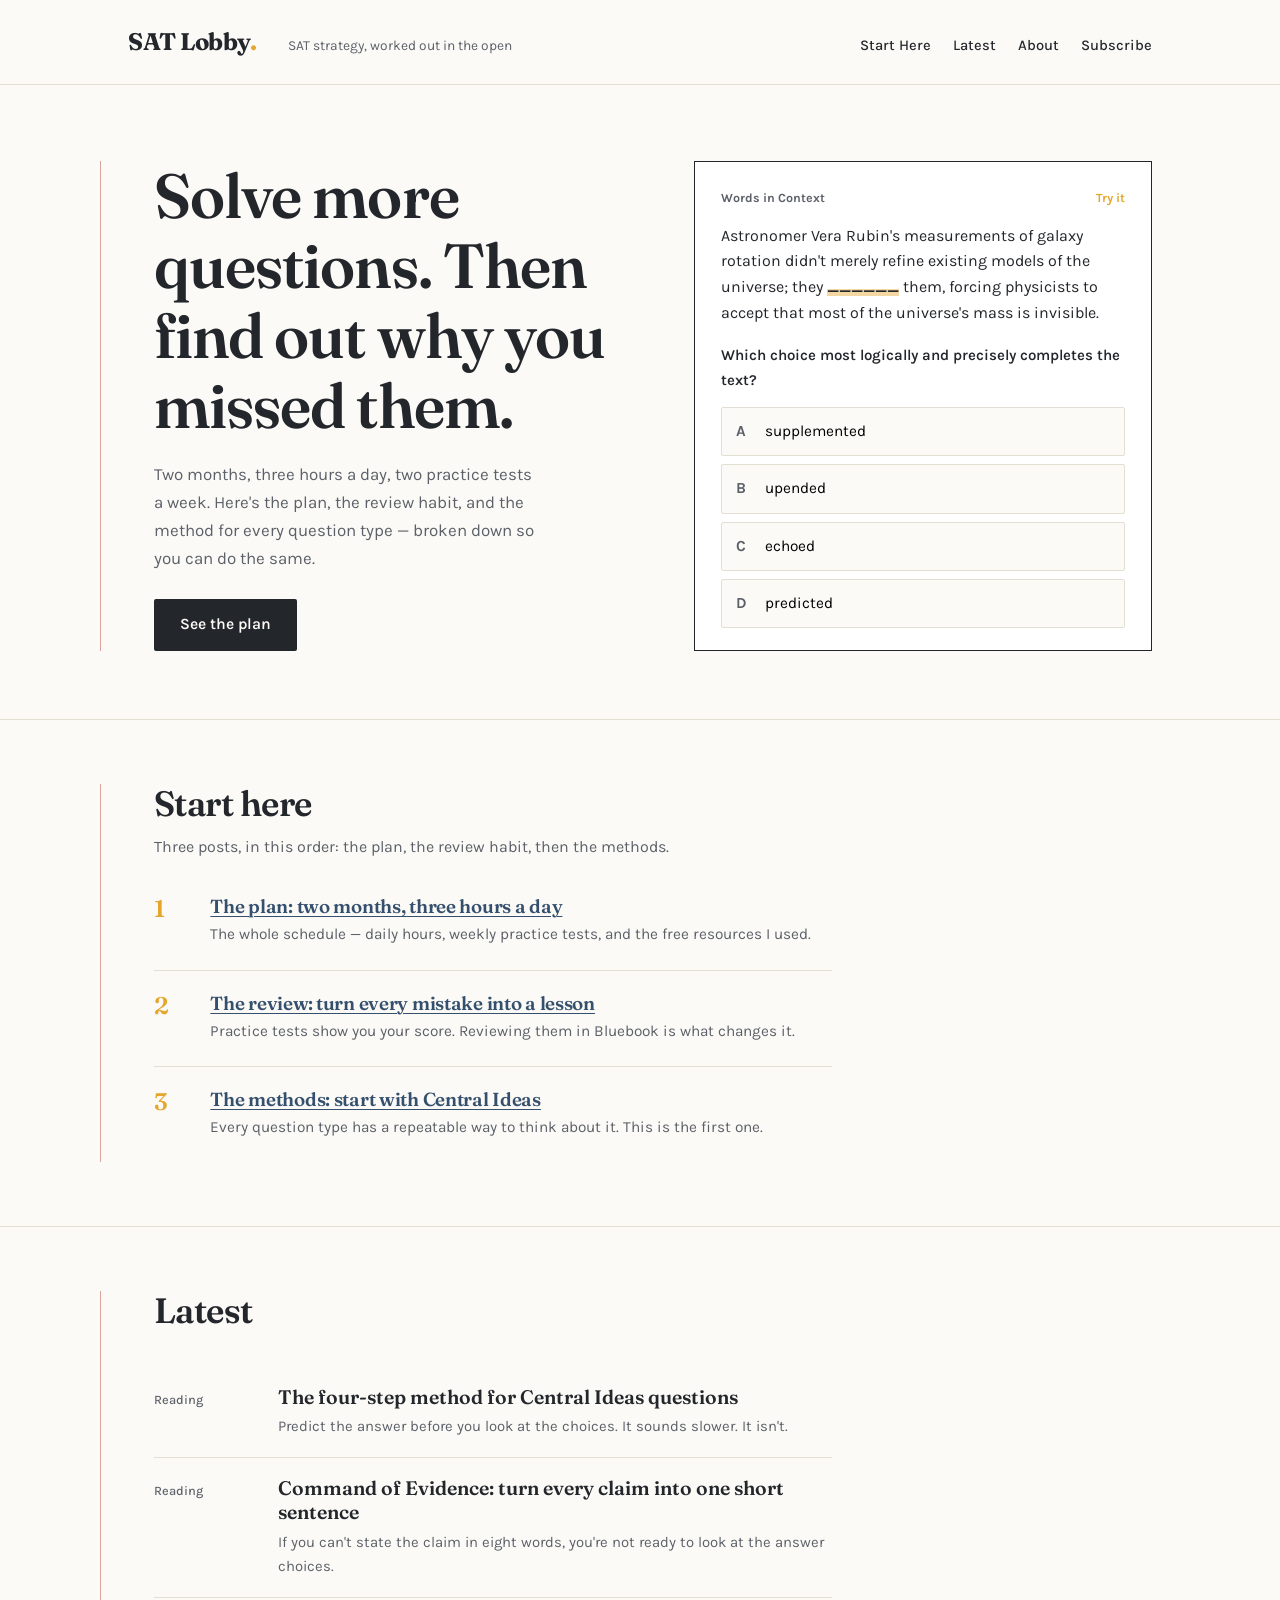
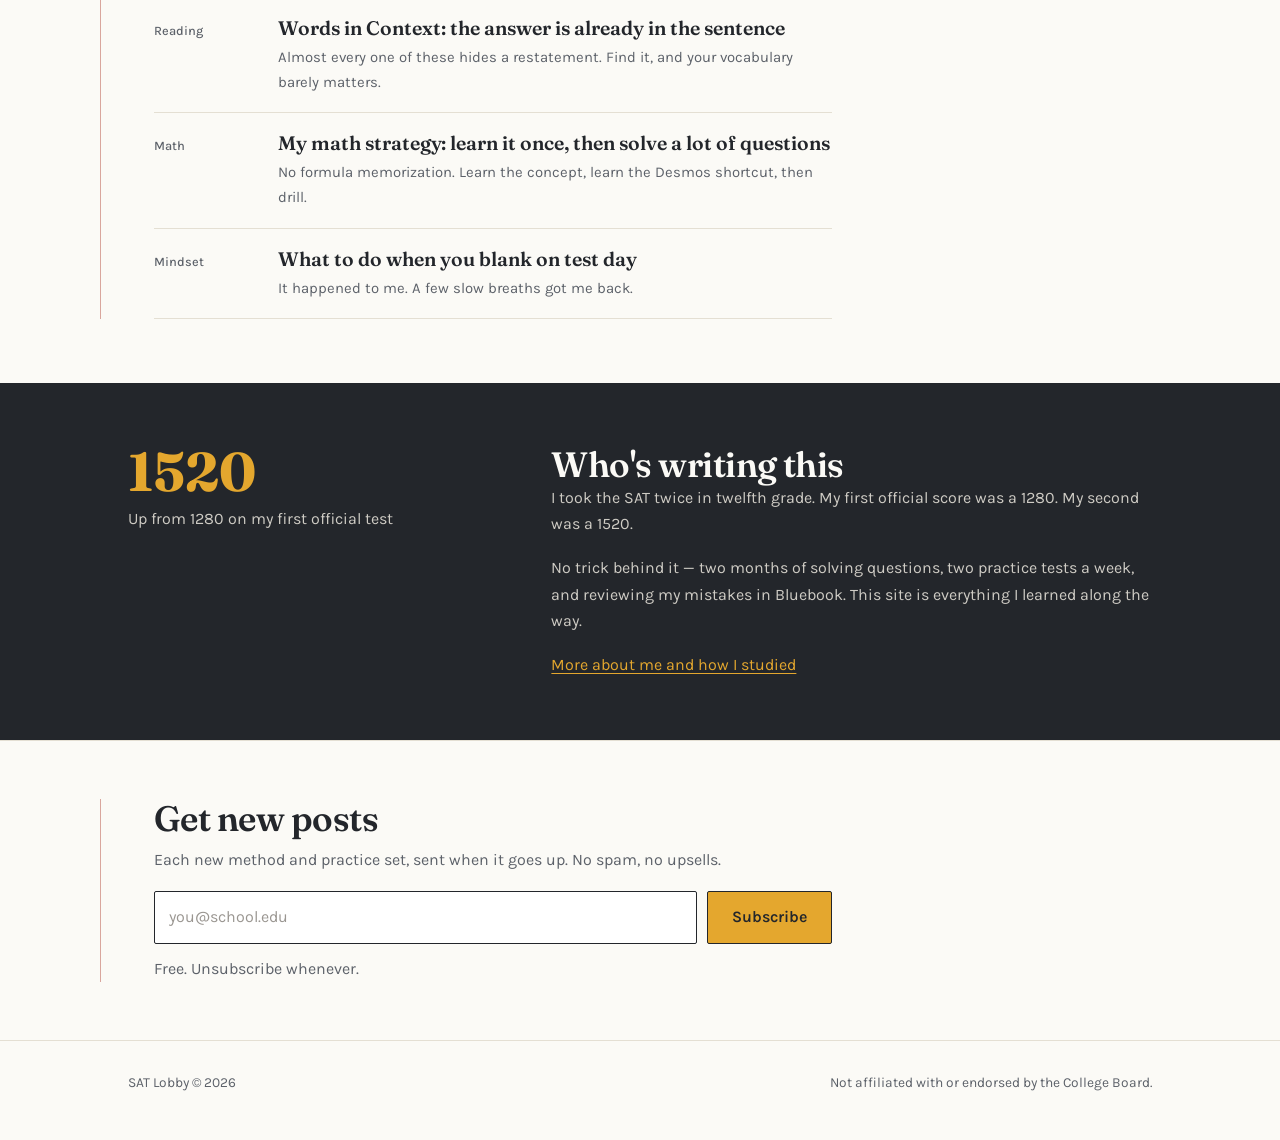
==== commit eff670bf: "Add files via upload" ====
--- a/index.html
+++ b/index.html
@@ -140,12 +140,12 @@
   <section class="about" id="about">
     <div class="wrap">
       <div>
-        <div class="score">1600</div>
-        <p class="score-note">800 Reading &amp; Writing · 800 Math</p>
+        <div class="score">1520</div>
+        <p class="score-note">Up from 1280 on my first official test</p>
       </div>
       <div>
         <h2>Who's writing this</h2>
-        <p>I took the SAT twice in twelfth grade. My first official score was a 1280. My second was a 1600.</p>
+        <p>I took the SAT twice in twelfth grade. My first official score was a 1280. My second was a 1520.</p>
         <p>No trick behind it — two months of solving questions, two practice tests a week, and reviewing my mistakes in Bluebook. This site is everything I learned along the way.</p>
         <p><a href="/about.html">More about me and how I studied</a></p>
       </div>
